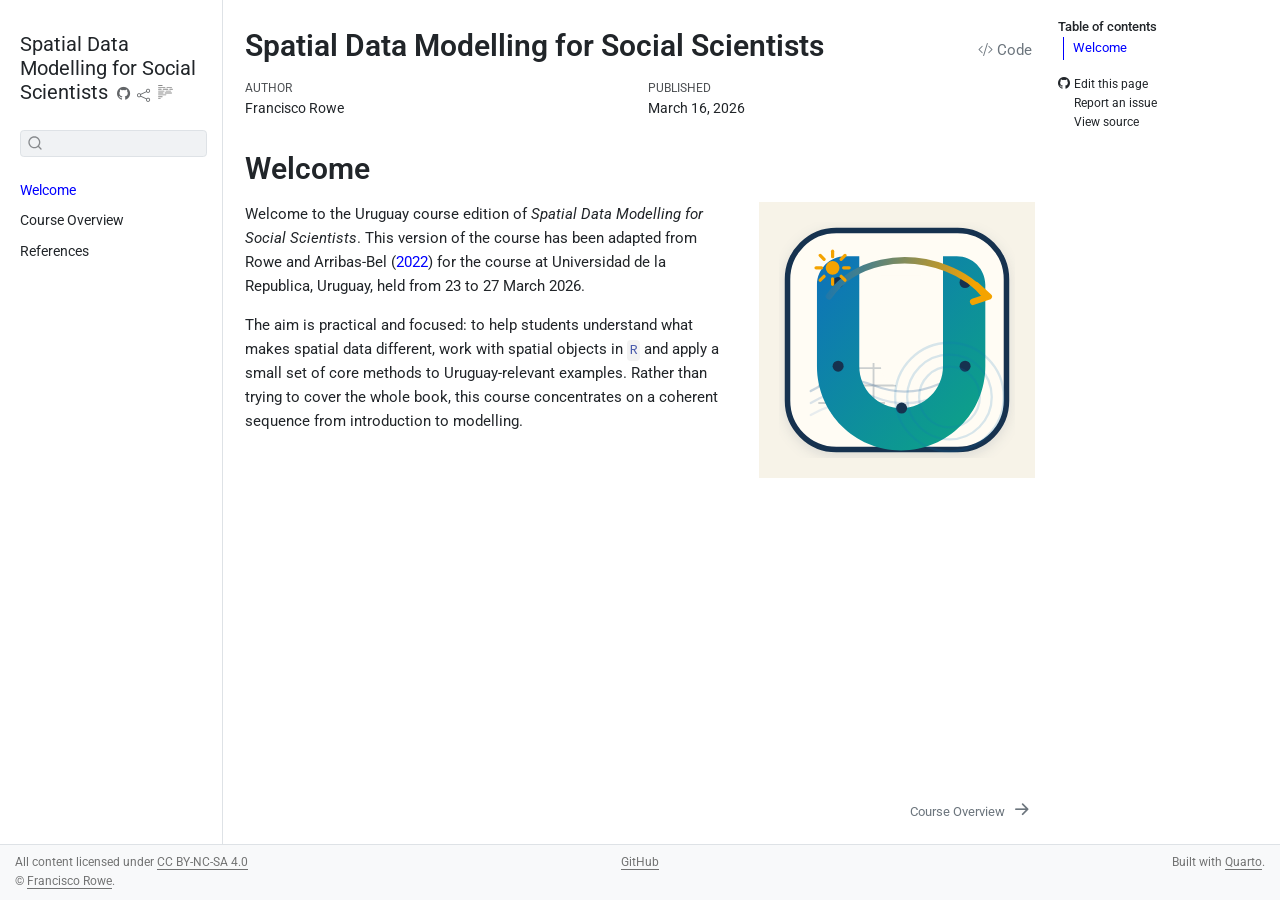
==== docs/index.html @ 9ba693b5 "Expand course setup package guidance" ====
<!DOCTYPE html>
<html xmlns="http://www.w3.org/1999/xhtml" lang="en" xml:lang="en"><head>

<meta charset="utf-8">
<meta name="generator" content="quarto-1.8.26">

<meta name="viewport" content="width=device-width, initial-scale=1.0, user-scalable=yes">

<meta name="author" content="Francisco Rowe">
<meta name="dcterms.date" content="2026-03-16">

<title>Spatial Data Modelling for Social Scientists</title>
<style>
code{white-space: pre-wrap;}
span.smallcaps{font-variant: small-caps;}
div.columns{display: flex; gap: min(4vw, 1.5em);}
div.column{flex: auto; overflow-x: auto;}
div.hanging-indent{margin-left: 1.5em; text-indent: -1.5em;}
ul.task-list{list-style: none;}
ul.task-list li input[type="checkbox"] {
  width: 0.8em;
  margin: 0 0.8em 0.2em -1em; /* quarto-specific, see https://github.com/quarto-dev/quarto-cli/issues/4556 */ 
  vertical-align: middle;
}
/* CSS for syntax highlighting */
html { -webkit-text-size-adjust: 100%; }
pre > code.sourceCode { white-space: pre; position: relative; }
pre > code.sourceCode > span { display: inline-block; line-height: 1.25; }
pre > code.sourceCode > span:empty { height: 1.2em; }
.sourceCode { overflow: visible; }
code.sourceCode > span { color: inherit; text-decoration: inherit; }
div.sourceCode { margin: 1em 0; }
pre.sourceCode { margin: 0; }
@media screen {
div.sourceCode { overflow: auto; }
}
@media print {
pre > code.sourceCode { white-space: pre-wrap; }
pre > code.sourceCode > span { text-indent: -5em; padding-left: 5em; }
}
pre.numberSource code
  { counter-reset: source-line 0; }
pre.numberSource code > span
  { position: relative; left: -4em; counter-increment: source-line; }
pre.numberSource code > span > a:first-child::before
  { content: counter(source-line);
    position: relative; left: -1em; text-align: right; vertical-align: baseline;
    border: none; display: inline-block;
    -webkit-touch-callout: none; -webkit-user-select: none;
    -khtml-user-select: none; -moz-user-select: none;
    -ms-user-select: none; user-select: none;
    padding: 0 4px; width: 4em;
  }
pre.numberSource { margin-left: 3em;  padding-left: 4px; }
div.sourceCode
  {   }
@media screen {
pre > code.sourceCode > span > a:first-child::before { text-decoration: underline; }
}
/* CSS for citations */
div.csl-bib-body { }
div.csl-entry {
  clear: both;
  margin-bottom: 0em;
}
.hanging-indent div.csl-entry {
  margin-left:2em;
  text-indent:-2em;
}
div.csl-left-margin {
  min-width:2em;
  float:left;
}
div.csl-right-inline {
  margin-left:2em;
  padding-left:1em;
}
div.csl-indent {
  margin-left: 2em;
}</style>


<script src="site_libs/quarto-nav/quarto-nav.js"></script>
<script src="site_libs/quarto-nav/headroom.min.js"></script>
<script src="site_libs/clipboard/clipboard.min.js"></script>
<script src="site_libs/quarto-search/autocomplete.umd.js"></script>
<script src="site_libs/quarto-search/fuse.min.js"></script>
<script src="site_libs/quarto-search/quarto-search.js"></script>
<meta name="quarto:offset" content="./">
<link href="./course-overview.html" rel="next">
<link href="./figs/cover/cover.ico" rel="icon">
<script src="site_libs/quarto-html/quarto.js" type="module"></script>
<script src="site_libs/quarto-html/tabsets/tabsets.js" type="module"></script>
<script src="site_libs/quarto-html/axe/axe-check.js" type="module"></script>
<script src="site_libs/quarto-html/popper.min.js"></script>
<script src="site_libs/quarto-html/tippy.umd.min.js"></script>
<script src="site_libs/quarto-html/anchor.min.js"></script>
<link href="site_libs/quarto-html/tippy.css" rel="stylesheet">
<link href="site_libs/quarto-html/quarto-syntax-highlighting-3d62d204ba1604a696ce2d8f1e6896bb.css" rel="stylesheet" id="quarto-text-highlighting-styles">
<script src="site_libs/bootstrap/bootstrap.min.js"></script>
<link href="site_libs/bootstrap/bootstrap-icons.css" rel="stylesheet">
<link href="site_libs/bootstrap/bootstrap-e101a6dc663a546a5e09aa12163449fe.min.css" rel="stylesheet" append-hash="true" id="quarto-bootstrap" data-mode="light">
<script id="quarto-search-options" type="application/json">{
  "location": "sidebar",
  "copy-button": false,
  "collapse-after": 3,
  "panel-placement": "start",
  "type": "textbox",
  "limit": 50,
  "keyboard-shortcut": [
    "f",
    "/",
    "s"
  ],
  "show-item-context": false,
  "language": {
    "search-no-results-text": "No results",
    "search-matching-documents-text": "matching documents",
    "search-copy-link-title": "Copy link to search",
    "search-hide-matches-text": "Hide additional matches",
    "search-more-match-text": "more match in this document",
    "search-more-matches-text": "more matches in this document",
    "search-clear-button-title": "Clear",
    "search-text-placeholder": "",
    "search-detached-cancel-button-title": "Cancel",
    "search-submit-button-title": "Submit",
    "search-label": "Search"
  }
}</script>
<style>html{ scroll-behavior: smooth; }</style>


<meta name="twitter:title" content="Spatial Data Modelling for Social Scientists">
<meta name="twitter:description" content="">
<meta name="twitter:image" content="figs/cover/uruguay-course-logo.svg">
<meta name="twitter:creator" content="fcorowe">
<meta name="twitter:card" content="summary_large_image">
</head>

<body class="nav-sidebar docked quarto-light">

<div id="quarto-search-results"></div>
  <header id="quarto-header" class="headroom fixed-top">
  <nav class="quarto-secondary-nav">
    <div class="container-fluid d-flex">
      <button type="button" class="quarto-btn-toggle btn" data-bs-toggle="collapse" role="button" data-bs-target=".quarto-sidebar-collapse-item" aria-controls="quarto-sidebar" aria-expanded="false" aria-label="Toggle sidebar navigation" onclick="if (window.quartoToggleHeadroom) { window.quartoToggleHeadroom(); }">
        <i class="bi bi-layout-text-sidebar-reverse"></i>
      </button>
        <nav class="quarto-page-breadcrumbs" aria-label="breadcrumb"><ol class="breadcrumb"><li class="breadcrumb-item"><a href="./index.html">Welcome</a></li></ol></nav>
        <a class="flex-grow-1" role="navigation" data-bs-toggle="collapse" data-bs-target=".quarto-sidebar-collapse-item" aria-controls="quarto-sidebar" aria-expanded="false" aria-label="Toggle sidebar navigation" onclick="if (window.quartoToggleHeadroom) { window.quartoToggleHeadroom(); }">      
        </a>
      <button type="button" class="btn quarto-search-button" aria-label="Search" onclick="window.quartoOpenSearch();">
        <i class="bi bi-search"></i>
      </button>
    </div>
  </nav>
</header>
<!-- content -->
<div id="quarto-content" class="quarto-container page-columns page-rows-contents page-layout-article">
<!-- sidebar -->
  <nav id="quarto-sidebar" class="sidebar collapse collapse-horizontal quarto-sidebar-collapse-item sidebar-navigation docked overflow-auto">
    <div class="pt-lg-2 mt-2 text-left sidebar-header">
    <div class="sidebar-title mb-0 py-0">
      <a href="./">Spatial Data Modelling for Social Scientists</a> 
        <div class="sidebar-tools-main tools-wide">
    <a href="https://github.com/fcorowe/smds_uruguay" title="Source Code" class="quarto-navigation-tool px-1" aria-label="Source Code"><i class="bi bi-github"></i></a>
    <div class="dropdown">
      <a href="" title="Share" id="quarto-navigation-tool-dropdown-0" class="quarto-navigation-tool dropdown-toggle px-1" data-bs-toggle="dropdown" aria-expanded="false" role="link" aria-label="Share"><i class="bi bi-share"></i></a>
      <ul class="dropdown-menu" aria-labelledby="quarto-navigation-tool-dropdown-0">
          <li>
            <a class="dropdown-item sidebar-tools-main-item" href="https://twitter.com/intent/tweet?url=|url|">
              <i class="bi bi-twitter pe-1"></i>
            Twitter
            </a>
          </li>
          <li>
            <a class="dropdown-item sidebar-tools-main-item" href="https://www.facebook.com/sharer/sharer.php?u=|url|">
              <i class="bi bi-facebook pe-1"></i>
            Facebook
            </a>
          </li>
      </ul>
    </div>
  <a href="" class="quarto-reader-toggle quarto-navigation-tool px-1" onclick="window.quartoToggleReader(); return false;" title="Toggle reader mode">
  <div class="quarto-reader-toggle-btn">
  <i class="bi"></i>
  </div>
</a>
</div>
    </div>
      </div>
        <div class="mt-2 flex-shrink-0 align-items-center">
        <div class="sidebar-search">
        <div id="quarto-search" class="" title="Search"></div>
        </div>
        </div>
    <div class="sidebar-menu-container"> 
    <ul class="list-unstyled mt-1">
        <li class="sidebar-item">
  <div class="sidebar-item-container"> 
  <a href="./index.html" class="sidebar-item-text sidebar-link active">
 <span class="menu-text">Welcome</span></a>
  </div>
</li>
        <li class="sidebar-item">
  <div class="sidebar-item-container"> 
  <a href="./course-overview.html" class="sidebar-item-text sidebar-link">
 <span class="menu-text">Course Overview</span></a>
  </div>
</li>
        <li class="sidebar-item">
  <div class="sidebar-item-container"> 
  <a href="./references.html" class="sidebar-item-text sidebar-link">
 <span class="menu-text">References</span></a>
  </div>
</li>
    </ul>
    </div>
</nav>
<div id="quarto-sidebar-glass" class="quarto-sidebar-collapse-item" data-bs-toggle="collapse" data-bs-target=".quarto-sidebar-collapse-item"></div>
<!-- margin-sidebar -->
    <div id="quarto-margin-sidebar" class="sidebar margin-sidebar">
        <nav id="TOC" role="doc-toc" class="toc-active">
    <h2 id="toc-title">Table of contents</h2>
   
  <ul>
  <li><a href="#welcome" id="toc-welcome" class="nav-link active" data-scroll-target="#welcome">Welcome</a></li>
  </ul>
<div class="toc-actions"><ul><li><a href="https://github.com/fcorowe/smds_uruguay/edit/main/index.qmd" class="toc-action"><i class="bi bi-github"></i>Edit this page</a></li><li><a href="https://github.com/fcorowe/smds_uruguay/issues/new" class="toc-action"><i class="bi empty"></i>Report an issue</a></li><li><a href="https://github.com/fcorowe/smds_uruguay/blob/main/index.qmd" class="toc-action"><i class="bi empty"></i>View source</a></li></ul></div></nav>
    </div>
<!-- main -->
<main class="content" id="quarto-document-content">

<header id="title-block-header" class="quarto-title-block default">
<div class="quarto-title">
<div class="quarto-title-block"><div><h1 class="title">Spatial Data Modelling for Social Scientists</h1><button type="button" class="btn code-tools-button" id="quarto-code-tools-source"><i class="bi"></i> Code</button></div></div>
</div>



<div class="quarto-title-meta">

    <div>
    <div class="quarto-title-meta-heading">Author</div>
    <div class="quarto-title-meta-contents">
             <p>Francisco Rowe </p>
          </div>
  </div>
    
    <div>
    <div class="quarto-title-meta-heading">Published</div>
    <div class="quarto-title-meta-contents">
      <p class="date">March 16, 2026</p>
    </div>
  </div>
  
    
  </div>
  


</header>



<section id="welcome" class="level1 unnumbered">
<h1 class="unnumbered">Welcome</h1><p><img src="figs/cover/uruguay-course-logo.svg" title="Spatial Data Modelling for Social Scientists" class="quarto-cover-image nolightbox img-fluid"></p>
<p>Welcome to the Uruguay course edition of <em>Spatial Data Modelling for Social Scientists</em>. This version of the course has been adapted from <span class="citation" data-cites="rowe_arribas_2022">Rowe and Arribas-Bel (<a href="references.html#ref-rowe_arribas_2022" role="doc-biblioref">2022</a>)</span> for the course at Universidad de la Republica, Uruguay, held from 23 to 27 March 2026.</p>
<p>The aim is practical and focused: to help students understand what makes spatial data different, work with spatial objects in <code>R</code> and apply a small set of core methods to Uruguay-relevant examples. Rather than trying to cover the whole book, this course concentrates on a coherent sequence from introduction to modelling.</p>


<!-- -->

<div id="refs" class="references csl-bib-body hanging-indent" data-entry-spacing="0" role="list" style="display: none">
<div id="ref-rowe_arribas_2022" class="csl-entry" role="listitem">
Rowe, Francisco, and Dani Arribas-Bel. 2022. <span>“Spatial Modelling for Data Scientists.”</span> 2022. <a href="https://gdsl-ul.github.io/san/">https://gdsl-ul.github.io/san/</a>.
</div>
</div>
</section>

</main> <!-- /main -->
<script id="quarto-html-after-body" type="application/javascript">
  window.document.addEventListener("DOMContentLoaded", function (event) {
    const icon = "";
    const anchorJS = new window.AnchorJS();
    anchorJS.options = {
      placement: 'right',
      icon: icon
    };
    anchorJS.add('.anchored');
    const isCodeAnnotation = (el) => {
      for (const clz of el.classList) {
        if (clz.startsWith('code-annotation-')) {                     
          return true;
        }
      }
      return false;
    }
    const onCopySuccess = function(e) {
      // button target
      const button = e.trigger;
      // don't keep focus
      button.blur();
      // flash "checked"
      button.classList.add('code-copy-button-checked');
      var currentTitle = button.getAttribute("title");
      button.setAttribute("title", "Copied!");
      let tooltip;
      if (window.bootstrap) {
        button.setAttribute("data-bs-toggle", "tooltip");
        button.setAttribute("data-bs-placement", "left");
        button.setAttribute("data-bs-title", "Copied!");
        tooltip = new bootstrap.Tooltip(button, 
          { trigger: "manual", 
            customClass: "code-copy-button-tooltip",
            offset: [0, -8]});
        tooltip.show();    
      }
      setTimeout(function() {
        if (tooltip) {
          tooltip.hide();
          button.removeAttribute("data-bs-title");
          button.removeAttribute("data-bs-toggle");
          button.removeAttribute("data-bs-placement");
        }
        button.setAttribute("title", currentTitle);
        button.classList.remove('code-copy-button-checked');
      }, 1000);
      // clear code selection
      e.clearSelection();
    }
    const getTextToCopy = function(trigger) {
      const outerScaffold = trigger.parentElement.cloneNode(true);
      const codeEl = outerScaffold.querySelector('code');
      for (const childEl of codeEl.children) {
        if (isCodeAnnotation(childEl)) {
          childEl.remove();
        }
      }
      return codeEl.innerText;
    }
    const clipboard = new window.ClipboardJS('.code-copy-button:not([data-in-quarto-modal])', {
      text: getTextToCopy
    });
    clipboard.on('success', onCopySuccess);
    if (window.document.getElementById('quarto-embedded-source-code-modal')) {
      const clipboardModal = new window.ClipboardJS('.code-copy-button[data-in-quarto-modal]', {
        text: getTextToCopy,
        container: window.document.getElementById('quarto-embedded-source-code-modal')
      });
      clipboardModal.on('success', onCopySuccess);
    }
    const viewSource = window.document.getElementById('quarto-view-source') ||
                       window.document.getElementById('quarto-code-tools-source');
    if (viewSource) {
      const sourceUrl = viewSource.getAttribute("data-quarto-source-url");
      viewSource.addEventListener("click", function(e) {
        if (sourceUrl) {
          // rstudio viewer pane
          if (/\bcapabilities=\b/.test(window.location)) {
            window.open(sourceUrl);
          } else {
            window.location.href = sourceUrl;
          }
        } else {
          const modal = new bootstrap.Modal(document.getElementById('quarto-embedded-source-code-modal'));
          modal.show();
        }
        return false;
      });
    }
    function toggleCodeHandler(show) {
      return function(e) {
        const detailsSrc = window.document.querySelectorAll(".cell > details > .sourceCode");
        for (let i=0; i<detailsSrc.length; i++) {
          const details = detailsSrc[i].parentElement;
          if (show) {
            details.open = true;
          } else {
            details.removeAttribute("open");
          }
        }
        const cellCodeDivs = window.document.querySelectorAll(".cell > .sourceCode");
        const fromCls = show ? "hidden" : "unhidden";
        const toCls = show ? "unhidden" : "hidden";
        for (let i=0; i<cellCodeDivs.length; i++) {
          const codeDiv = cellCodeDivs[i];
          if (codeDiv.classList.contains(fromCls)) {
            codeDiv.classList.remove(fromCls);
            codeDiv.classList.add(toCls);
          } 
        }
        return false;
      }
    }
    const hideAllCode = window.document.getElementById("quarto-hide-all-code");
    if (hideAllCode) {
      hideAllCode.addEventListener("click", toggleCodeHandler(false));
    }
    const showAllCode = window.document.getElementById("quarto-show-all-code");
    if (showAllCode) {
      showAllCode.addEventListener("click", toggleCodeHandler(true));
    }
      var localhostRegex = new RegExp(/^(?:http|https):\/\/localhost\:?[0-9]*\//);
      var mailtoRegex = new RegExp(/^mailto:/);
        var filterRegex = new RegExp('/' + window.location.host + '/');
      var isInternal = (href) => {
          return filterRegex.test(href) || localhostRegex.test(href) || mailtoRegex.test(href);
      }
      // Inspect non-navigation links and adorn them if external
     var links = window.document.querySelectorAll('a[href]:not(.nav-link):not(.navbar-brand):not(.toc-action):not(.sidebar-link):not(.sidebar-item-toggle):not(.pagination-link):not(.no-external):not([aria-hidden]):not(.dropdown-item):not(.quarto-navigation-tool):not(.about-link)');
      for (var i=0; i<links.length; i++) {
        const link = links[i];
        if (!isInternal(link.href)) {
          // undo the damage that might have been done by quarto-nav.js in the case of
          // links that we want to consider external
          if (link.dataset.originalHref !== undefined) {
            link.href = link.dataset.originalHref;
          }
        }
      }
    function tippyHover(el, contentFn, onTriggerFn, onUntriggerFn) {
      const config = {
        allowHTML: true,
        maxWidth: 500,
        delay: 100,
        arrow: false,
        appendTo: function(el) {
            return el.parentElement;
        },
        interactive: true,
        interactiveBorder: 10,
        theme: 'quarto',
        placement: 'bottom-start',
      };
      if (contentFn) {
        config.content = contentFn;
      }
      if (onTriggerFn) {
        config.onTrigger = onTriggerFn;
      }
      if (onUntriggerFn) {
        config.onUntrigger = onUntriggerFn;
      }
      window.tippy(el, config); 
    }
    const noterefs = window.document.querySelectorAll('a[role="doc-noteref"]');
    for (var i=0; i<noterefs.length; i++) {
      const ref = noterefs[i];
      tippyHover(ref, function() {
        // use id or data attribute instead here
        let href = ref.getAttribute('data-footnote-href') || ref.getAttribute('href');
        try { href = new URL(href).hash; } catch {}
        const id = href.replace(/^#\/?/, "");
        const note = window.document.getElementById(id);
        if (note) {
          return note.innerHTML;
        } else {
          return "";
        }
      });
    }
    const xrefs = window.document.querySelectorAll('a.quarto-xref');
    const processXRef = (id, note) => {
      // Strip column container classes
      const stripColumnClz = (el) => {
        el.classList.remove("page-full", "page-columns");
        if (el.children) {
          for (const child of el.children) {
            stripColumnClz(child);
          }
        }
      }
      stripColumnClz(note)
      if (id === null || id.startsWith('sec-')) {
        // Special case sections, only their first couple elements
        const container = document.createElement("div");
        if (note.children && note.children.length > 2) {
          container.appendChild(note.children[0].cloneNode(true));
          for (let i = 1; i < note.children.length; i++) {
            const child = note.children[i];
            if (child.tagName === "P" && child.innerText === "") {
              continue;
            } else {
              container.appendChild(child.cloneNode(true));
              break;
            }
          }
          if (window.Quarto?.typesetMath) {
            window.Quarto.typesetMath(container);
          }
          return container.innerHTML
        } else {
          if (window.Quarto?.typesetMath) {
            window.Quarto.typesetMath(note);
          }
          return note.innerHTML;
        }
      } else {
        // Remove any anchor links if they are present
        const anchorLink = note.querySelector('a.anchorjs-link');
        if (anchorLink) {
          anchorLink.remove();
        }
        if (window.Quarto?.typesetMath) {
          window.Quarto.typesetMath(note);
        }
        if (note.classList.contains("callout")) {
          return note.outerHTML;
        } else {
          return note.innerHTML;
        }
      }
    }
    for (var i=0; i<xrefs.length; i++) {
      const xref = xrefs[i];
      tippyHover(xref, undefined, function(instance) {
        instance.disable();
        let url = xref.getAttribute('href');
        let hash = undefined; 
        if (url.startsWith('#')) {
          hash = url;
        } else {
          try { hash = new URL(url).hash; } catch {}
        }
        if (hash) {
          const id = hash.replace(/^#\/?/, "");
          const note = window.document.getElementById(id);
          if (note !== null) {
            try {
              const html = processXRef(id, note.cloneNode(true));
              instance.setContent(html);
            } finally {
              instance.enable();
              instance.show();
            }
          } else {
            // See if we can fetch this
            fetch(url.split('#')[0])
            .then(res => res.text())
            .then(html => {
              const parser = new DOMParser();
              const htmlDoc = parser.parseFromString(html, "text/html");
              const note = htmlDoc.getElementById(id);
              if (note !== null) {
                const html = processXRef(id, note);
                instance.setContent(html);
              } 
            }).finally(() => {
              instance.enable();
              instance.show();
            });
          }
        } else {
          // See if we can fetch a full url (with no hash to target)
          // This is a special case and we should probably do some content thinning / targeting
          fetch(url)
          .then(res => res.text())
          .then(html => {
            const parser = new DOMParser();
            const htmlDoc = parser.parseFromString(html, "text/html");
            const note = htmlDoc.querySelector('main.content');
            if (note !== null) {
              // This should only happen for chapter cross references
              // (since there is no id in the URL)
              // remove the first header
              if (note.children.length > 0 && note.children[0].tagName === "HEADER") {
                note.children[0].remove();
              }
              const html = processXRef(null, note);
              instance.setContent(html);
            } 
          }).finally(() => {
            instance.enable();
            instance.show();
          });
        }
      }, function(instance) {
      });
    }
        let selectedAnnoteEl;
        const selectorForAnnotation = ( cell, annotation) => {
          let cellAttr = 'data-code-cell="' + cell + '"';
          let lineAttr = 'data-code-annotation="' +  annotation + '"';
          const selector = 'span[' + cellAttr + '][' + lineAttr + ']';
          return selector;
        }
        const selectCodeLines = (annoteEl) => {
          const doc = window.document;
          const targetCell = annoteEl.getAttribute("data-target-cell");
          const targetAnnotation = annoteEl.getAttribute("data-target-annotation");
          const annoteSpan = window.document.querySelector(selectorForAnnotation(targetCell, targetAnnotation));
          const lines = annoteSpan.getAttribute("data-code-lines").split(",");
          const lineIds = lines.map((line) => {
            return targetCell + "-" + line;
          })
          let top = null;
          let height = null;
          let parent = null;
          if (lineIds.length > 0) {
              //compute the position of the single el (top and bottom and make a div)
              const el = window.document.getElementById(lineIds[0]);
              top = el.offsetTop;
              height = el.offsetHeight;
              parent = el.parentElement.parentElement;
            if (lineIds.length > 1) {
              const lastEl = window.document.getElementById(lineIds[lineIds.length - 1]);
              const bottom = lastEl.offsetTop + lastEl.offsetHeight;
              height = bottom - top;
            }
            if (top !== null && height !== null && parent !== null) {
              // cook up a div (if necessary) and position it 
              let div = window.document.getElementById("code-annotation-line-highlight");
              if (div === null) {
                div = window.document.createElement("div");
                div.setAttribute("id", "code-annotation-line-highlight");
                div.style.position = 'absolute';
                parent.appendChild(div);
              }
              div.style.top = top - 2 + "px";
              div.style.height = height + 4 + "px";
              div.style.left = 0;
              let gutterDiv = window.document.getElementById("code-annotation-line-highlight-gutter");
              if (gutterDiv === null) {
                gutterDiv = window.document.createElement("div");
                gutterDiv.setAttribute("id", "code-annotation-line-highlight-gutter");
                gutterDiv.style.position = 'absolute';
                const codeCell = window.document.getElementById(targetCell);
                const gutter = codeCell.querySelector('.code-annotation-gutter');
                gutter.appendChild(gutterDiv);
              }
              gutterDiv.style.top = top - 2 + "px";
              gutterDiv.style.height = height + 4 + "px";
            }
            selectedAnnoteEl = annoteEl;
          }
        };
        const unselectCodeLines = () => {
          const elementsIds = ["code-annotation-line-highlight", "code-annotation-line-highlight-gutter"];
          elementsIds.forEach((elId) => {
            const div = window.document.getElementById(elId);
            if (div) {
              div.remove();
            }
          });
          selectedAnnoteEl = undefined;
        };
          // Handle positioning of the toggle
      window.addEventListener(
        "resize",
        throttle(() => {
          elRect = undefined;
          if (selectedAnnoteEl) {
            selectCodeLines(selectedAnnoteEl);
          }
        }, 10)
      );
      function throttle(fn, ms) {
      let throttle = false;
      let timer;
        return (...args) => {
          if(!throttle) { // first call gets through
              fn.apply(this, args);
              throttle = true;
          } else { // all the others get throttled
              if(timer) clearTimeout(timer); // cancel #2
              timer = setTimeout(() => {
                fn.apply(this, args);
                timer = throttle = false;
              }, ms);
          }
        };
      }
        // Attach click handler to the DT
        const annoteDls = window.document.querySelectorAll('dt[data-target-cell]');
        for (const annoteDlNode of annoteDls) {
          annoteDlNode.addEventListener('click', (event) => {
            const clickedEl = event.target;
            if (clickedEl !== selectedAnnoteEl) {
              unselectCodeLines();
              const activeEl = window.document.querySelector('dt[data-target-cell].code-annotation-active');
              if (activeEl) {
                activeEl.classList.remove('code-annotation-active');
              }
              selectCodeLines(clickedEl);
              clickedEl.classList.add('code-annotation-active');
            } else {
              // Unselect the line
              unselectCodeLines();
              clickedEl.classList.remove('code-annotation-active');
            }
          });
        }
    const findCites = (el) => {
      const parentEl = el.parentElement;
      if (parentEl) {
        const cites = parentEl.dataset.cites;
        if (cites) {
          return {
            el,
            cites: cites.split(' ')
          };
        } else {
          return findCites(el.parentElement)
        }
      } else {
        return undefined;
      }
    };
    var bibliorefs = window.document.querySelectorAll('a[role="doc-biblioref"]');
    for (var i=0; i<bibliorefs.length; i++) {
      const ref = bibliorefs[i];
      const citeInfo = findCites(ref);
      if (citeInfo) {
        tippyHover(citeInfo.el, function() {
          var popup = window.document.createElement('div');
          citeInfo.cites.forEach(function(cite) {
            var citeDiv = window.document.createElement('div');
            citeDiv.classList.add('hanging-indent');
            citeDiv.classList.add('csl-entry');
            var biblioDiv = window.document.getElementById('ref-' + cite);
            if (biblioDiv) {
              citeDiv.innerHTML = biblioDiv.innerHTML;
            }
            popup.appendChild(citeDiv);
          });
          return popup.innerHTML;
        });
      }
    }
  });
  </script>
<nav class="page-navigation">
  <div class="nav-page nav-page-previous">
  </div>
  <div class="nav-page nav-page-next">
      <a href="./course-overview.html" class="pagination-link" aria-label="Course Overview">
        <span class="nav-page-text">Course Overview</span> <i class="bi bi-arrow-right-short"></i>
      </a>
  </div>
</nav><div class="modal fade" id="quarto-embedded-source-code-modal" tabindex="-1" aria-labelledby="quarto-embedded-source-code-modal-label" aria-hidden="true"><div class="modal-dialog modal-dialog-scrollable"><div class="modal-content"><div class="modal-header"><h5 class="modal-title" id="quarto-embedded-source-code-modal-label">Source Code</h5><button class="btn-close" data-bs-dismiss="modal"></button></div><div class="modal-body"><div class="">
<div class="code-copy-outer-scaffold"><div class="sourceCode" id="cb1" data-shortcodes="false"><pre class="sourceCode markdown code-with-copy"><code class="sourceCode markdown"><span id="cb1-1"><a href="#cb1-1" aria-hidden="true" tabindex="-1"></a><span class="fu"># Welcome {.unnumbered}</span></span>
<span id="cb1-2"><a href="#cb1-2" aria-hidden="true" tabindex="-1"></a></span>
<span id="cb1-3"><a href="#cb1-3" aria-hidden="true" tabindex="-1"></a>Welcome to the Uruguay course edition of *Spatial Data Modelling for Social Scientists*. This version of the course has been adapted from @rowe_arribas_2022 for the course at Universidad de la Republica, Uruguay, held from 23 to 27 March 2026.</span>
<span id="cb1-4"><a href="#cb1-4" aria-hidden="true" tabindex="-1"></a></span>
<span id="cb1-5"><a href="#cb1-5" aria-hidden="true" tabindex="-1"></a>The aim is practical and focused: to help students understand what makes spatial data different, work with spatial objects in <span class="in">`R`</span> and apply a small set of core methods to Uruguay-relevant examples. Rather than trying to cover the whole book, this course concentrates on a coherent sequence from introduction to modelling.</span></code></pre></div><button title="Copy to Clipboard" class="code-copy-button" data-in-quarto-modal=""><i class="bi"></i></button></div>
</div></div></div></div></div>
</div> <!-- /content -->
<footer class="footer">
  <div class="nav-footer">
    <div class="nav-footer-left">
<p>All content licensed under <a href="https://creativecommons.org/licenses/by-nc-sa/4.0/">CC BY-NC-SA 4.0</a> <br> © <a href="https://www.franciscorowe.com">Francisco Rowe</a>.</p>
</div>   
    <div class="nav-footer-center">
<p><a href="https://github.com/fcorowe/smds_uruguay">GitHub</a></p>
<div class="toc-actions d-sm-block d-md-none"><ul><li><a href="https://github.com/fcorowe/smds_uruguay/edit/main/index.qmd" class="toc-action"><i class="bi bi-github"></i>Edit this page</a></li><li><a href="https://github.com/fcorowe/smds_uruguay/issues/new" class="toc-action"><i class="bi empty"></i>Report an issue</a></li><li><a href="https://github.com/fcorowe/smds_uruguay/blob/main/index.qmd" class="toc-action"><i class="bi empty"></i>View source</a></li></ul></div></div>
    <div class="nav-footer-right">
<p>Built with <a href="https://quarto.org/">Quarto</a>.</p>
</div>
  </div>
</footer>




<script src="site_libs/quarto-html/zenscroll-min.js"></script>
</body></html>
---- docs/site_libs/quarto-html/tippy.css ----
.tippy-box[data-animation=fade][data-state=hidden]{opacity:0}[data-tippy-root]{max-width:calc(100vw - 10px)}.tippy-box{position:relative;background-color:#333;color:#fff;border-radius:4px;font-size:14px;line-height:1.4;white-space:normal;outline:0;transition-property:transform,visibility,opacity}.tippy-box[data-placement^=top]>.tippy-arrow{bottom:0}.tippy-box[data-placement^=top]>.tippy-arrow:before{bottom:-7px;left:0;border-width:8px 8px 0;border-top-color:initial;transform-origin:center top}.tippy-box[data-placement^=bottom]>.tippy-arrow{top:0}.tippy-box[data-placement^=bottom]>.tippy-arrow:before{top:-7px;left:0;border-width:0 8px 8px;border-bottom-color:initial;transform-origin:center bottom}.tippy-box[data-placement^=left]>.tippy-arrow{right:0}.tippy-box[data-placement^=left]>.tippy-arrow:before{border-width:8px 0 8px 8px;border-left-color:initial;right:-7px;transform-origin:center left}.tippy-box[data-placement^=right]>.tippy-arrow{left:0}.tippy-box[data-placement^=right]>.tippy-arrow:before{left:-7px;border-width:8px 8px 8px 0;border-right-color:initial;transform-origin:center right}.tippy-box[data-inertia][data-state=visible]{transition-timing-function:cubic-bezier(.54,1.5,.38,1.11)}.tippy-arrow{width:16px;height:16px;color:#333}.tippy-arrow:before{content:"";position:absolute;border-color:transparent;border-style:solid}.tippy-content{position:relative;padding:5px 9px;z-index:1}
---- docs/site_libs/quarto-html/quarto-syntax-highlighting-3d62d204ba1604a696ce2d8f1e6896bb.css ----
/* quarto syntax highlight colors */
:root {
  --quarto-hl-kw-color: #000000;
  --quarto-hl-fu-color: #644a9b;
  --quarto-hl-va-color: #0057ae;
  --quarto-hl-cf-color: #000000;
  --quarto-hl-op-color: #000000;
  --quarto-hl-bu-color: #644a9b;
  --quarto-hl-ex-color: #0095ff;
  --quarto-hl-pp-color: #006e28;
  --quarto-hl-at-color: #0057ae;
  --quarto-hl-ch-color: #924c9d;
  --quarto-hl-sc-color: #ff5500;
  --quarto-hl-st-color: #bf0303;
  --quarto-hl-vs-color: #bf0303;
  --quarto-hl-ss-color: #ff5500;
  --quarto-hl-im-color: #644a9b;
  --quarto-hl-dt-color: #0057ae;
  --quarto-hl-dv-color: #b08000;
  --quarto-hl-bn-color: #b08000;
  --quarto-hl-fl-color: #b08000;
  --quarto-hl-cn-color: #aa5500;
  --quarto-hl-co-color: #898887;
  --quarto-hl-do-color: #607880;
  --quarto-hl-an-color: #ca60ca;
  --quarto-hl-cv-color: #0095ff;
  --quarto-hl-re-color: #0057ae;
  --quarto-hl-in-color: #b08000;
  --quarto-hl-wa-color: #bf0303;
  --quarto-hl-al-color: #bf0303;
  --quarto-hl-er-color: #bf0303;
}

/* other quarto variables */
:root {
  --quarto-font-monospace: SFMono-Regular, Menlo, Monaco, Consolas, "Liberation Mono", "Courier New", monospace;
}

/* syntax highlight based on Pandoc's rules */
pre > code.sourceCode > span {
  color: #000000;
  font-style: inherit;
}

code.sourceCode > span {
  color: #000000;
  font-style: inherit;
}

div.sourceCode,
div.sourceCode pre.sourceCode {
  color: #000000;
  font-style: inherit;
}

/* Normal */
code span {
  color: #000000;
  font-style: inherit;
}

/* Alert */
code span.al {
  color: #bf0303;
  background-color: #f7e6e6;
  font-weight: bold;
}

/* Annotation */
code span.an {
  color: #ca60ca;
}

/* Attribute */
code span.at {
  color: #0057ae;
}

/* BaseN */
code span.bn {
  color: #b08000;
}

/* BuiltIn */
code span.bu {
  color: #644a9b;
}

/* ControlFlow */
code span.cf {
  color: #000000;
  font-weight: bold;
}

/* Char */
code span.ch {
  color: #924c9d;
}

/* Constant */
code span.cn {
  color: #aa5500;
}

/* Comment */
code span.co {
  color: #898887;
}

/* CommentVar */
code span.cv {
  color: #0095ff;
}

/* Documentation */
code span.do {
  color: #607880;
}

/* DataType */
code span.dt {
  color: #0057ae;
}

/* DecVal */
code span.dv {
  color: #b08000;
}

/* Error */
code span.er {
  color: #bf0303;
  text-decoration: underline;
}

/* Extension */
code span.ex {
  color: #0095ff;
  font-weight: bold;
}

/* Float */
code span.fl {
  color: #b08000;
}

/* Function */
code span.fu {
  color: #644a9b;
}

/* Import */
code span.im {
  color: #644a9b;
}

/* Information */
code span.in {
  color: #b08000;
}

/* Keyword */
code span.kw {
  color: #000000;
  font-weight: bold;
}

/* Operator */
code span.op {
  color: #000000;
}

/* Preprocessor */
code span.pp {
  color: #006e28;
}

/* RegionMarker */
code span.re {
  color: #0057ae;
  background-color: #e0e9f8;
}

/* SpecialChar */
code span.sc {
  color: #ff5500;
}

/* SpecialString */
code span.ss {
  color: #ff5500;
}

/* String */
code span.st {
  color: #bf0303;
}

/* Variable */
code span.va {
  color: #0057ae;
}

/* VerbatimString */
code span.vs {
  color: #bf0303;
}

/* Warning */
code span.wa {
  color: #bf0303;
}

.prevent-inlining {
  content: "</";
}

/*# sourceMappingURL=88dffc87daee21885c03ef361e3c93e4.css.map */
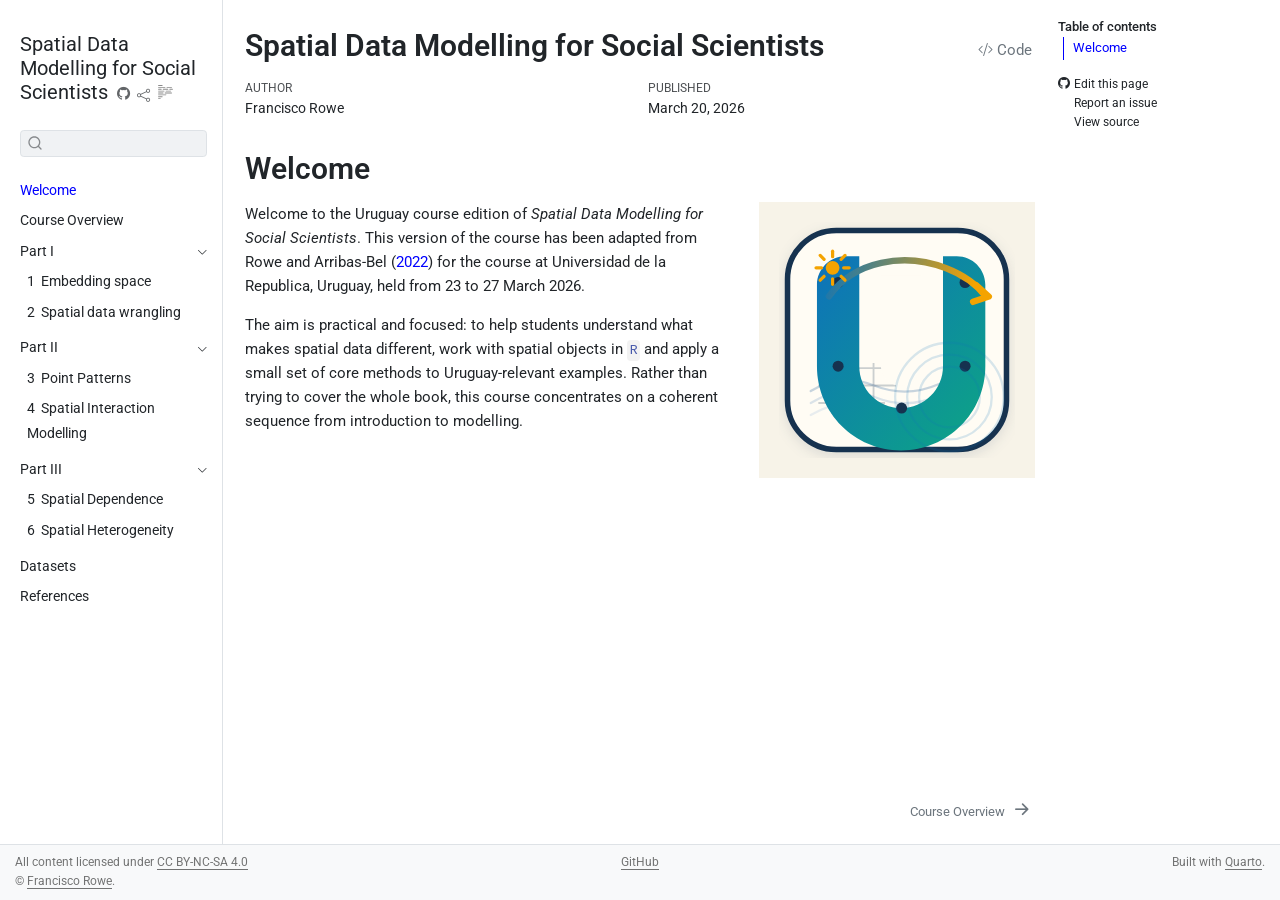
==== commit 727ccd39: "Add full course draft content" ====
--- a/docs/index.html
+++ b/docs/index.html
@@ -7,7 +7,7 @@
 <meta name="viewport" content="width=device-width, initial-scale=1.0, user-scalable=yes">
 
 <meta name="author" content="Francisco Rowe">
-<meta name="dcterms.date" content="2026-03-16">
+<meta name="dcterms.date" content="2026-03-20">
 
 <title>Spatial Data Modelling for Social Scientists</title>
 <style>
@@ -88,7 +88,7 @@
 <script src="site_libs/quarto-search/quarto-search.js"></script>
 <meta name="quarto:offset" content="./">
 <link href="./course-overview.html" rel="next">
-<link href="./figs/cover/cover.ico" rel="icon">
+<link href="./figs/cover/uruguay-course-logo.ico" rel="icon">
 <script src="site_libs/quarto-html/quarto.js" type="module"></script>
 <script src="site_libs/quarto-html/tabsets/tabsets.js" type="module"></script>
 <script src="site_libs/quarto-html/axe/axe-check.js" type="module"></script>
@@ -208,6 +208,81 @@
  <span class="menu-text">Course Overview</span></a>
   </div>
 </li>
+        <li class="sidebar-item sidebar-item-section">
+      <div class="sidebar-item-container"> 
+            <a class="sidebar-item-text sidebar-link text-start" data-bs-toggle="collapse" data-bs-target="#quarto-sidebar-section-1" role="navigation" aria-expanded="true">
+ <span class="menu-text">Part I</span></a>
+          <a class="sidebar-item-toggle text-start" data-bs-toggle="collapse" data-bs-target="#quarto-sidebar-section-1" role="navigation" aria-expanded="true" aria-label="Toggle section">
+            <i class="bi bi-chevron-right ms-2"></i>
+          </a> 
+      </div>
+      <ul id="quarto-sidebar-section-1" class="collapse list-unstyled sidebar-section depth1 show">  
+          <li class="sidebar-item">
+  <div class="sidebar-item-container"> 
+  <a href="./01-embedding-space.html" class="sidebar-item-text sidebar-link">
+ <span class="menu-text"><span class="chapter-number">1</span>&nbsp; <span class="chapter-title">Embedding space</span></span></a>
+  </div>
+</li>
+          <li class="sidebar-item">
+  <div class="sidebar-item-container"> 
+  <a href="./02-spatial-data-wrangling.html" class="sidebar-item-text sidebar-link">
+ <span class="menu-text"><span class="chapter-number">2</span>&nbsp; <span class="chapter-title">Spatial data wrangling</span></span></a>
+  </div>
+</li>
+      </ul>
+  </li>
+        <li class="sidebar-item sidebar-item-section">
+      <div class="sidebar-item-container"> 
+            <a class="sidebar-item-text sidebar-link text-start" data-bs-toggle="collapse" data-bs-target="#quarto-sidebar-section-2" role="navigation" aria-expanded="true">
+ <span class="menu-text">Part II</span></a>
+          <a class="sidebar-item-toggle text-start" data-bs-toggle="collapse" data-bs-target="#quarto-sidebar-section-2" role="navigation" aria-expanded="true" aria-label="Toggle section">
+            <i class="bi bi-chevron-right ms-2"></i>
+          </a> 
+      </div>
+      <ul id="quarto-sidebar-section-2" class="collapse list-unstyled sidebar-section depth1 show">  
+          <li class="sidebar-item">
+  <div class="sidebar-item-container"> 
+  <a href="./03-points.html" class="sidebar-item-text sidebar-link">
+ <span class="menu-text"><span class="chapter-number">3</span>&nbsp; <span class="chapter-title">Point Patterns</span></span></a>
+  </div>
+</li>
+          <li class="sidebar-item">
+  <div class="sidebar-item-container"> 
+  <a href="./04-spatial-interaction-model.html" class="sidebar-item-text sidebar-link">
+ <span class="menu-text"><span class="chapter-number">4</span>&nbsp; <span class="chapter-title">Spatial Interaction Modelling</span></span></a>
+  </div>
+</li>
+      </ul>
+  </li>
+        <li class="sidebar-item sidebar-item-section">
+      <div class="sidebar-item-container"> 
+            <a class="sidebar-item-text sidebar-link text-start" data-bs-toggle="collapse" data-bs-target="#quarto-sidebar-section-3" role="navigation" aria-expanded="true">
+ <span class="menu-text">Part III</span></a>
+          <a class="sidebar-item-toggle text-start" data-bs-toggle="collapse" data-bs-target="#quarto-sidebar-section-3" role="navigation" aria-expanded="true" aria-label="Toggle section">
+            <i class="bi bi-chevron-right ms-2"></i>
+          </a> 
+      </div>
+      <ul id="quarto-sidebar-section-3" class="collapse list-unstyled sidebar-section depth1 show">  
+          <li class="sidebar-item">
+  <div class="sidebar-item-container"> 
+  <a href="./05-spatial-dependence.html" class="sidebar-item-text sidebar-link">
+ <span class="menu-text"><span class="chapter-number">5</span>&nbsp; <span class="chapter-title">Spatial Dependence</span></span></a>
+  </div>
+</li>
+          <li class="sidebar-item">
+  <div class="sidebar-item-container"> 
+  <a href="./06-spatial-heterogeneity.html" class="sidebar-item-text sidebar-link">
+ <span class="menu-text"><span class="chapter-number">6</span>&nbsp; <span class="chapter-title">Spatial Heterogeneity</span></span></a>
+  </div>
+</li>
+      </ul>
+  </li>
+        <li class="sidebar-item">
+  <div class="sidebar-item-container"> 
+  <a href="./data.html" class="sidebar-item-text sidebar-link">
+ <span class="menu-text">Datasets</span></a>
+  </div>
+</li>
         <li class="sidebar-item">
   <div class="sidebar-item-container"> 
   <a href="./references.html" class="sidebar-item-text sidebar-link">
@@ -250,7 +325,7 @@
     <div>
     <div class="quarto-title-meta-heading">Published</div>
     <div class="quarto-title-meta-contents">
-      <p class="date">March 16, 2026</p>
+      <p class="date">March 20, 2026</p>
     </div>
   </div>
   
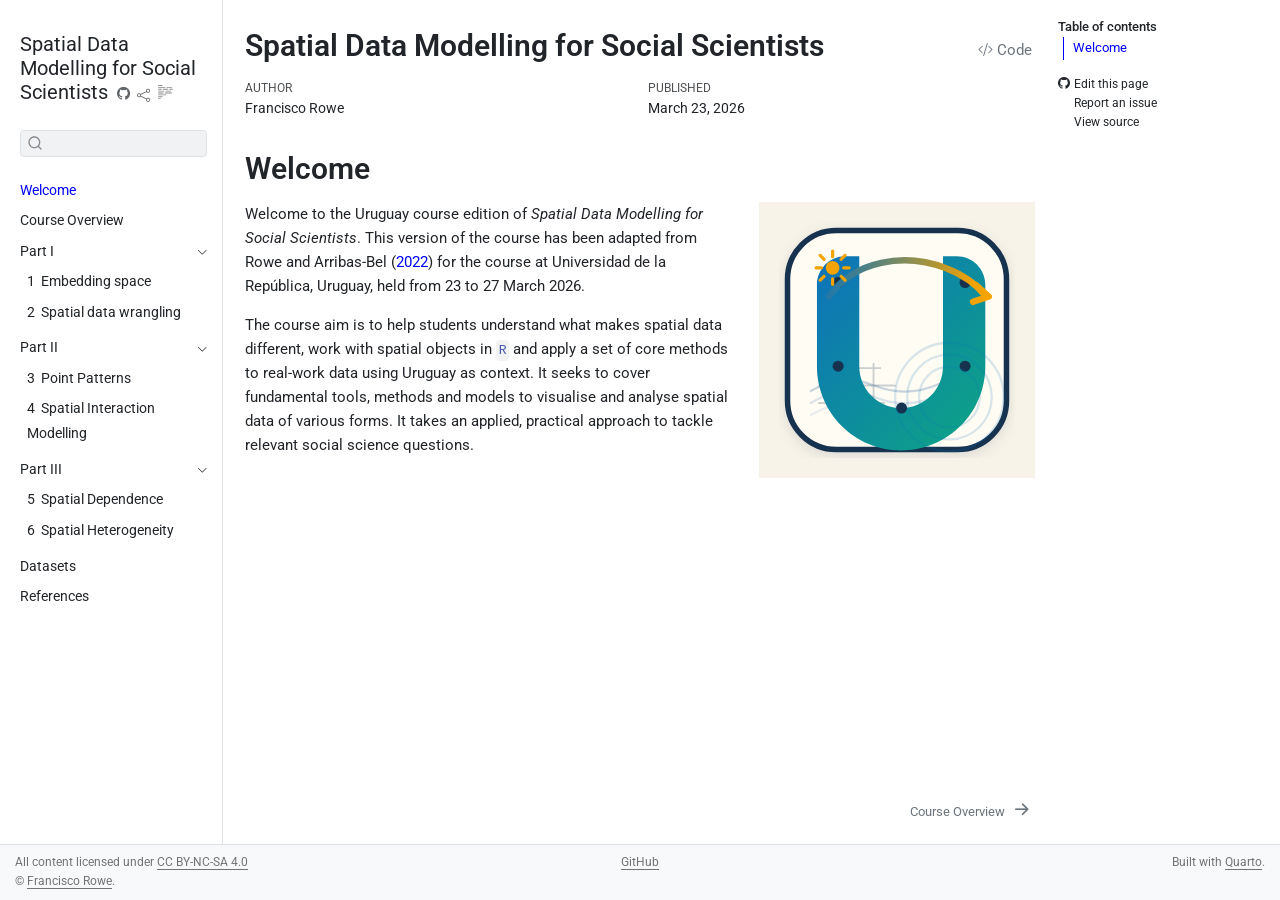
==== commit 521af31f: "Refine course text and cross-references" ====
--- a/docs/index.html
+++ b/docs/index.html
@@ -7,7 +7,7 @@
 <meta name="viewport" content="width=device-width, initial-scale=1.0, user-scalable=yes">
 
 <meta name="author" content="Francisco Rowe">
-<meta name="dcterms.date" content="2026-03-20">
+<meta name="dcterms.date" content="2026-03-23">
 
 <title>Spatial Data Modelling for Social Scientists</title>
 <style>
@@ -325,7 +325,7 @@
     <div>
     <div class="quarto-title-meta-heading">Published</div>
     <div class="quarto-title-meta-contents">
-      <p class="date">March 20, 2026</p>
+      <p class="date">March 23, 2026</p>
     </div>
   </div>
   
@@ -340,8 +340,8 @@
 
 <section id="welcome" class="level1 unnumbered">
 <h1 class="unnumbered">Welcome</h1><p><img src="figs/cover/uruguay-course-logo.svg" title="Spatial Data Modelling for Social Scientists" class="quarto-cover-image nolightbox img-fluid"></p>
-<p>Welcome to the Uruguay course edition of <em>Spatial Data Modelling for Social Scientists</em>. This version of the course has been adapted from <span class="citation" data-cites="rowe_arribas_2022">Rowe and Arribas-Bel (<a href="references.html#ref-rowe_arribas_2022" role="doc-biblioref">2022</a>)</span> for the course at Universidad de la Republica, Uruguay, held from 23 to 27 March 2026.</p>
-<p>The aim is practical and focused: to help students understand what makes spatial data different, work with spatial objects in <code>R</code> and apply a small set of core methods to Uruguay-relevant examples. Rather than trying to cover the whole book, this course concentrates on a coherent sequence from introduction to modelling.</p>
+<p>Welcome to the Uruguay course edition of <em>Spatial Data Modelling for Social Scientists</em>. This version of the course has been adapted from <span class="citation" data-cites="rowe_arribas_2022">Rowe and Arribas-Bel (<a href="references.html#ref-rowe_arribas_2022" role="doc-biblioref">2022</a>)</span> for the course at Universidad de la República, Uruguay, held from 23 to 27 March 2026.</p>
+<p>The course aim is to help students understand what makes spatial data different, work with spatial objects in <code>R</code> and apply a set of core methods to real-work data using Uruguay as context. It seeks to cover fundamental tools, methods and models to visualise and analyse spatial data of various forms. It takes an applied, practical approach to tackle relevant social science questions.</p>
 
 
 <!-- -->
@@ -816,9 +816,9 @@
 </nav><div class="modal fade" id="quarto-embedded-source-code-modal" tabindex="-1" aria-labelledby="quarto-embedded-source-code-modal-label" aria-hidden="true"><div class="modal-dialog modal-dialog-scrollable"><div class="modal-content"><div class="modal-header"><h5 class="modal-title" id="quarto-embedded-source-code-modal-label">Source Code</h5><button class="btn-close" data-bs-dismiss="modal"></button></div><div class="modal-body"><div class="">
 <div class="code-copy-outer-scaffold"><div class="sourceCode" id="cb1" data-shortcodes="false"><pre class="sourceCode markdown code-with-copy"><code class="sourceCode markdown"><span id="cb1-1"><a href="#cb1-1" aria-hidden="true" tabindex="-1"></a><span class="fu"># Welcome {.unnumbered}</span></span>
 <span id="cb1-2"><a href="#cb1-2" aria-hidden="true" tabindex="-1"></a></span>
-<span id="cb1-3"><a href="#cb1-3" aria-hidden="true" tabindex="-1"></a>Welcome to the Uruguay course edition of *Spatial Data Modelling for Social Scientists*. This version of the course has been adapted from @rowe_arribas_2022 for the course at Universidad de la Republica, Uruguay, held from 23 to 27 March 2026.</span>
+<span id="cb1-3"><a href="#cb1-3" aria-hidden="true" tabindex="-1"></a>Welcome to the Uruguay course edition of *Spatial Data Modelling for Social Scientists*. This version of the course has been adapted from @rowe_arribas_2022 for the course at Universidad de la República, Uruguay, held from 23 to 27 March 2026.</span>
 <span id="cb1-4"><a href="#cb1-4" aria-hidden="true" tabindex="-1"></a></span>
-<span id="cb1-5"><a href="#cb1-5" aria-hidden="true" tabindex="-1"></a>The aim is practical and focused: to help students understand what makes spatial data different, work with spatial objects in <span class="in">`R`</span> and apply a small set of core methods to Uruguay-relevant examples. Rather than trying to cover the whole book, this course concentrates on a coherent sequence from introduction to modelling.</span></code></pre></div><button title="Copy to Clipboard" class="code-copy-button" data-in-quarto-modal=""><i class="bi"></i></button></div>
+<span id="cb1-5"><a href="#cb1-5" aria-hidden="true" tabindex="-1"></a>The course aim is to help students understand what makes spatial data different, work with spatial objects in <span class="in">`R`</span> and apply a set of core methods to real-work data using Uruguay as context. It seeks to cover fundamental tools, methods and models to visualise and analyse spatial data of various forms. It takes an applied, practical approach to tackle relevant social science questions.</span></code></pre></div><button title="Copy to Clipboard" class="code-copy-button" data-in-quarto-modal=""><i class="bi"></i></button></div>
 </div></div></div></div></div>
 </div> <!-- /content -->
 <footer class="footer">
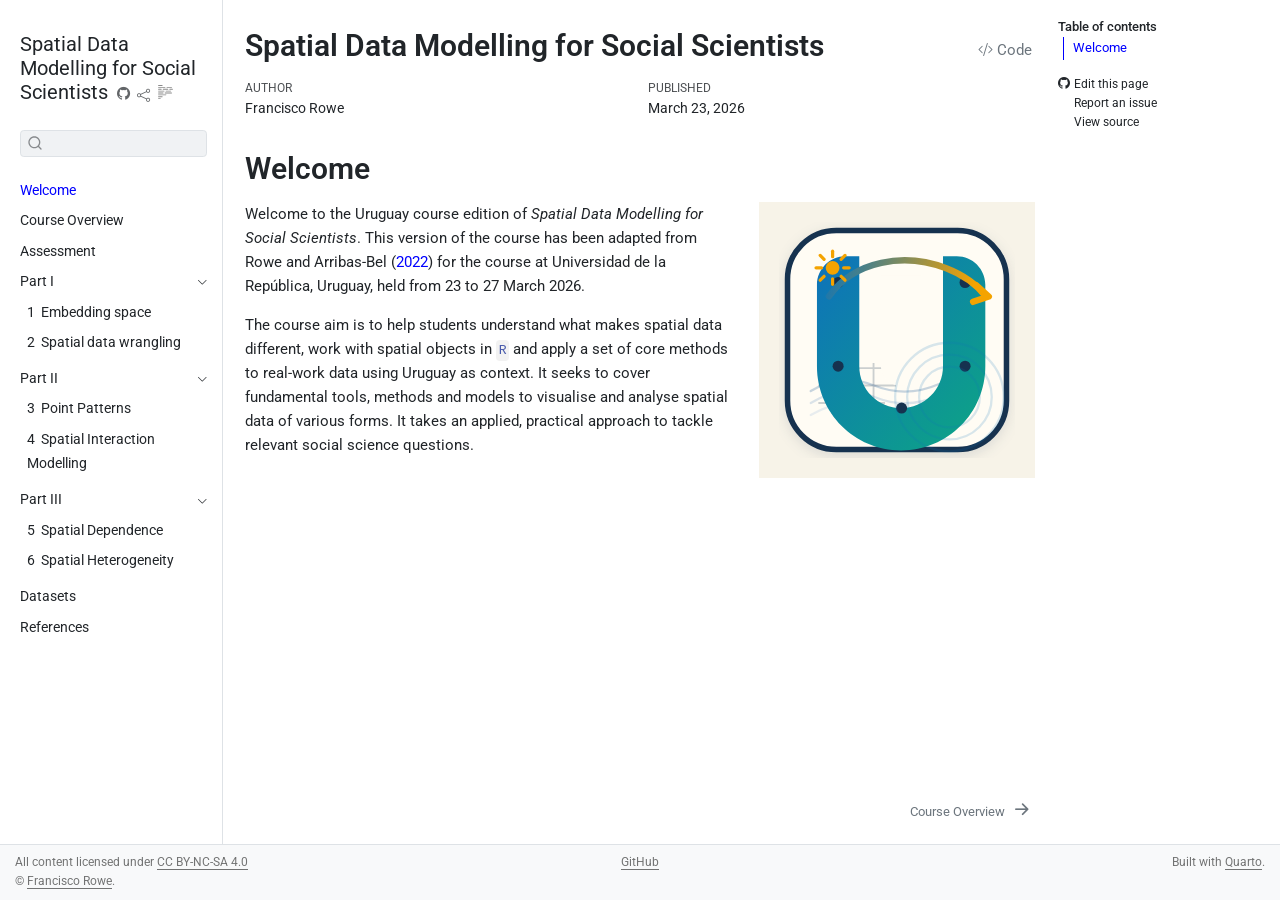
==== commit 3edcb904: "Split assessment into a separate course page" ====
--- a/docs/index.html
+++ b/docs/index.html
@@ -208,6 +208,12 @@
  <span class="menu-text">Course Overview</span></a>
   </div>
 </li>
+        <li class="sidebar-item">
+  <div class="sidebar-item-container"> 
+  <a href="./assessment.html" class="sidebar-item-text sidebar-link">
+ <span class="menu-text">Assessment</span></a>
+  </div>
+</li>
         <li class="sidebar-item sidebar-item-section">
       <div class="sidebar-item-container"> 
             <a class="sidebar-item-text sidebar-link text-start" data-bs-toggle="collapse" data-bs-target="#quarto-sidebar-section-1" role="navigation" aria-expanded="true">
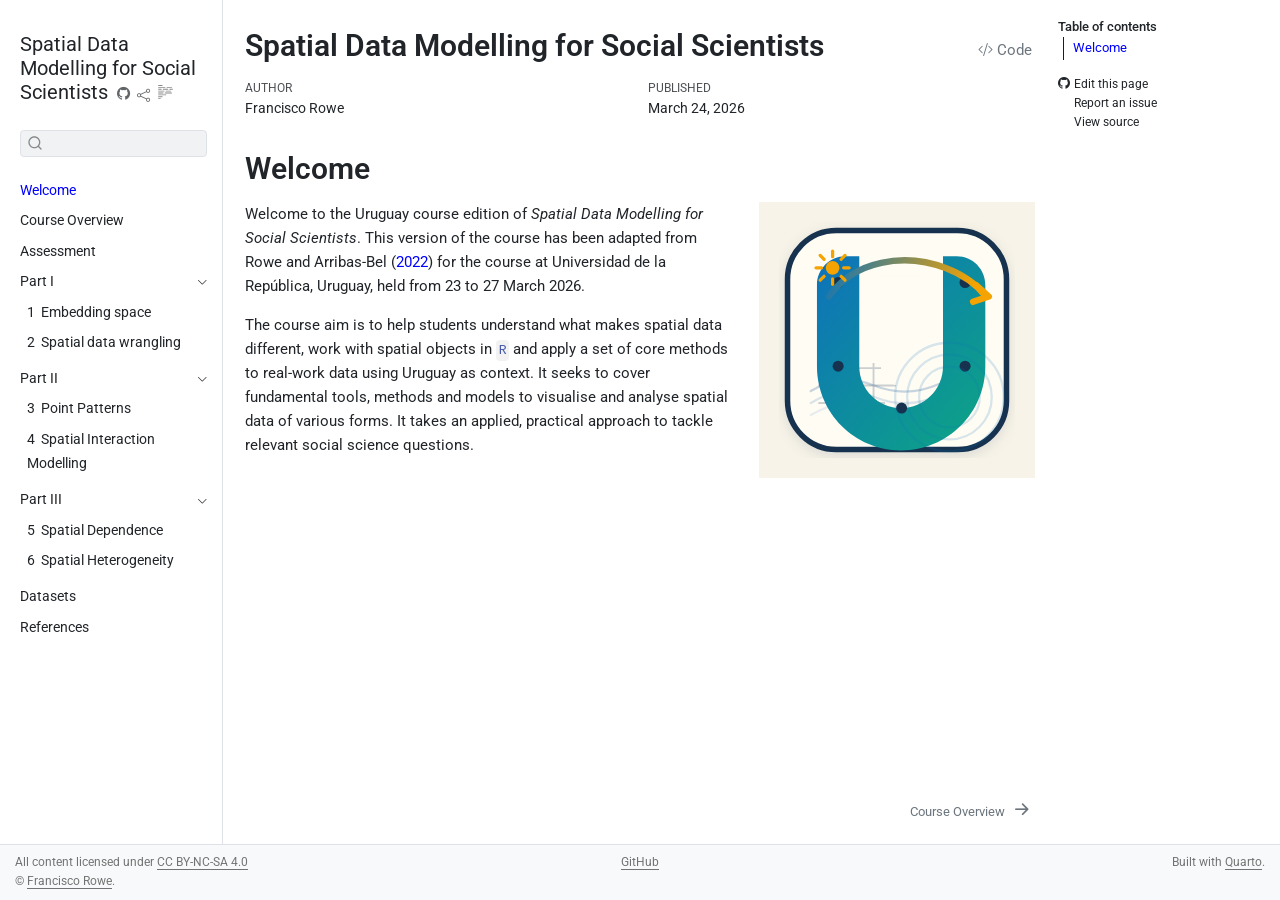
==== commit 47856e4d: "Refresh point-pattern chapter outputs" ====
--- a/docs/index.html
+++ b/docs/index.html
@@ -7,7 +7,7 @@
 <meta name="viewport" content="width=device-width, initial-scale=1.0, user-scalable=yes">
 
 <meta name="author" content="Francisco Rowe">
-<meta name="dcterms.date" content="2026-03-23">
+<meta name="dcterms.date" content="2026-03-24">
 
 <title>Spatial Data Modelling for Social Scientists</title>
 <style>
@@ -331,7 +331,7 @@
     <div>
     <div class="quarto-title-meta-heading">Published</div>
     <div class="quarto-title-meta-contents">
-      <p class="date">March 23, 2026</p>
+      <p class="date">March 24, 2026</p>
     </div>
   </div>
   
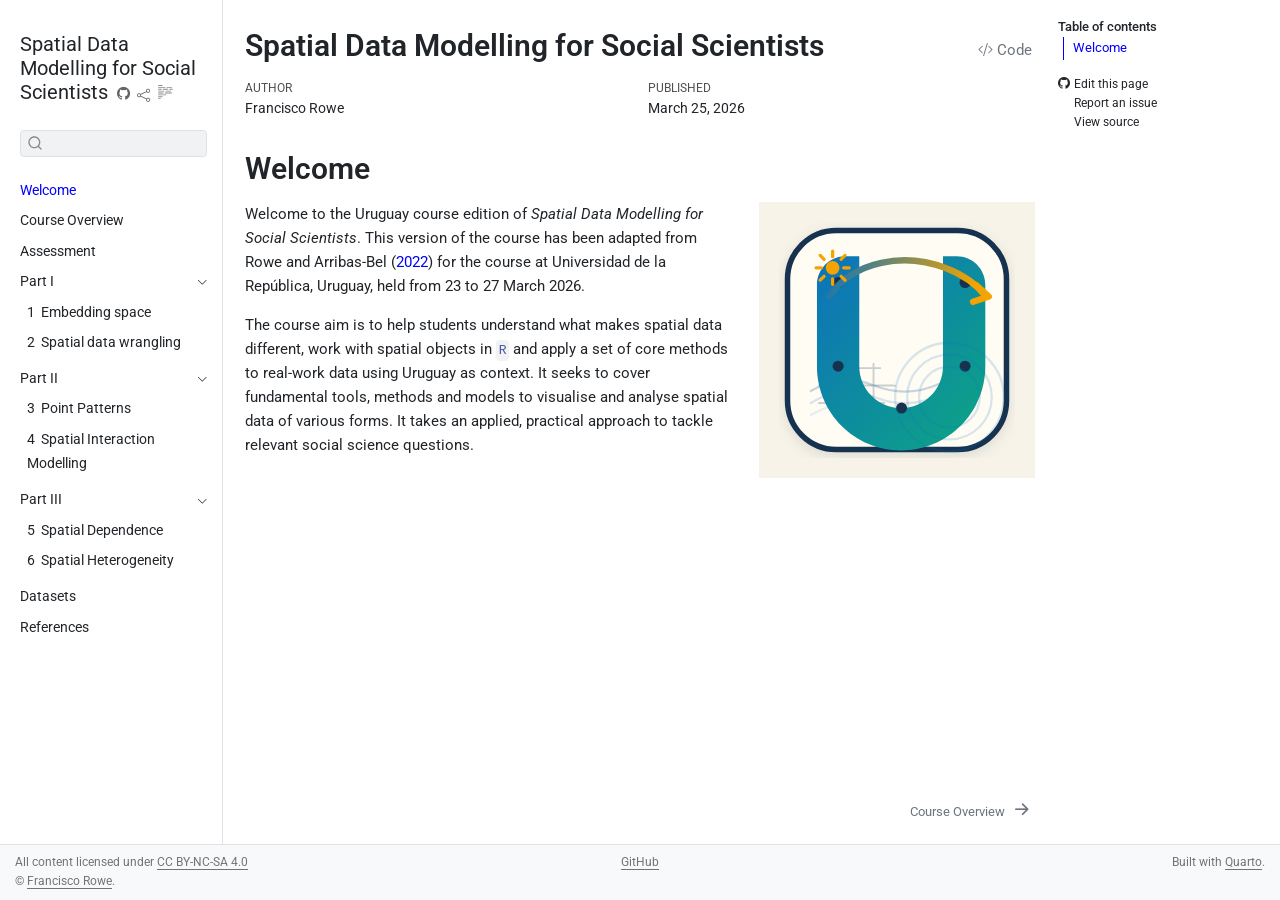
==== commit 1c7886fb: "Update point and interaction chapters" ====
--- a/docs/index.html
+++ b/docs/index.html
@@ -7,7 +7,7 @@
 <meta name="viewport" content="width=device-width, initial-scale=1.0, user-scalable=yes">
 
 <meta name="author" content="Francisco Rowe">
-<meta name="dcterms.date" content="2026-03-24">
+<meta name="dcterms.date" content="2026-03-25">
 
 <title>Spatial Data Modelling for Social Scientists</title>
 <style>
@@ -331,7 +331,7 @@
     <div>
     <div class="quarto-title-meta-heading">Published</div>
     <div class="quarto-title-meta-contents">
-      <p class="date">March 24, 2026</p>
+      <p class="date">March 25, 2026</p>
     </div>
   </div>
   
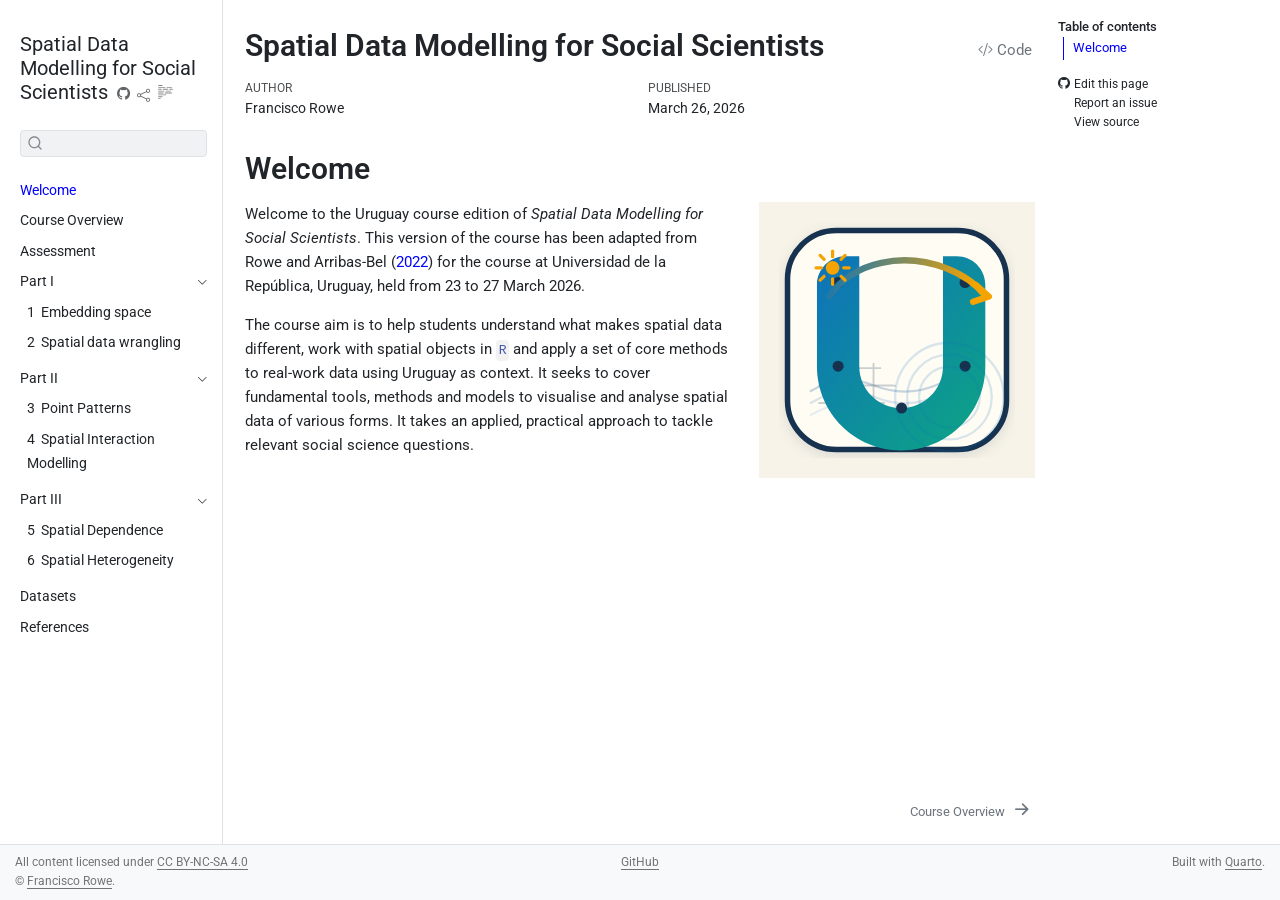
==== commit 3dd26050: "Update dependence and heterogeneity chapters" ====
--- a/docs/index.html
+++ b/docs/index.html
@@ -7,7 +7,7 @@
 <meta name="viewport" content="width=device-width, initial-scale=1.0, user-scalable=yes">
 
 <meta name="author" content="Francisco Rowe">
-<meta name="dcterms.date" content="2026-03-25">
+<meta name="dcterms.date" content="2026-03-26">
 
 <title>Spatial Data Modelling for Social Scientists</title>
 <style>
@@ -331,7 +331,7 @@
     <div>
     <div class="quarto-title-meta-heading">Published</div>
     <div class="quarto-title-meta-contents">
-      <p class="date">March 25, 2026</p>
+      <p class="date">March 26, 2026</p>
     </div>
   </div>
   
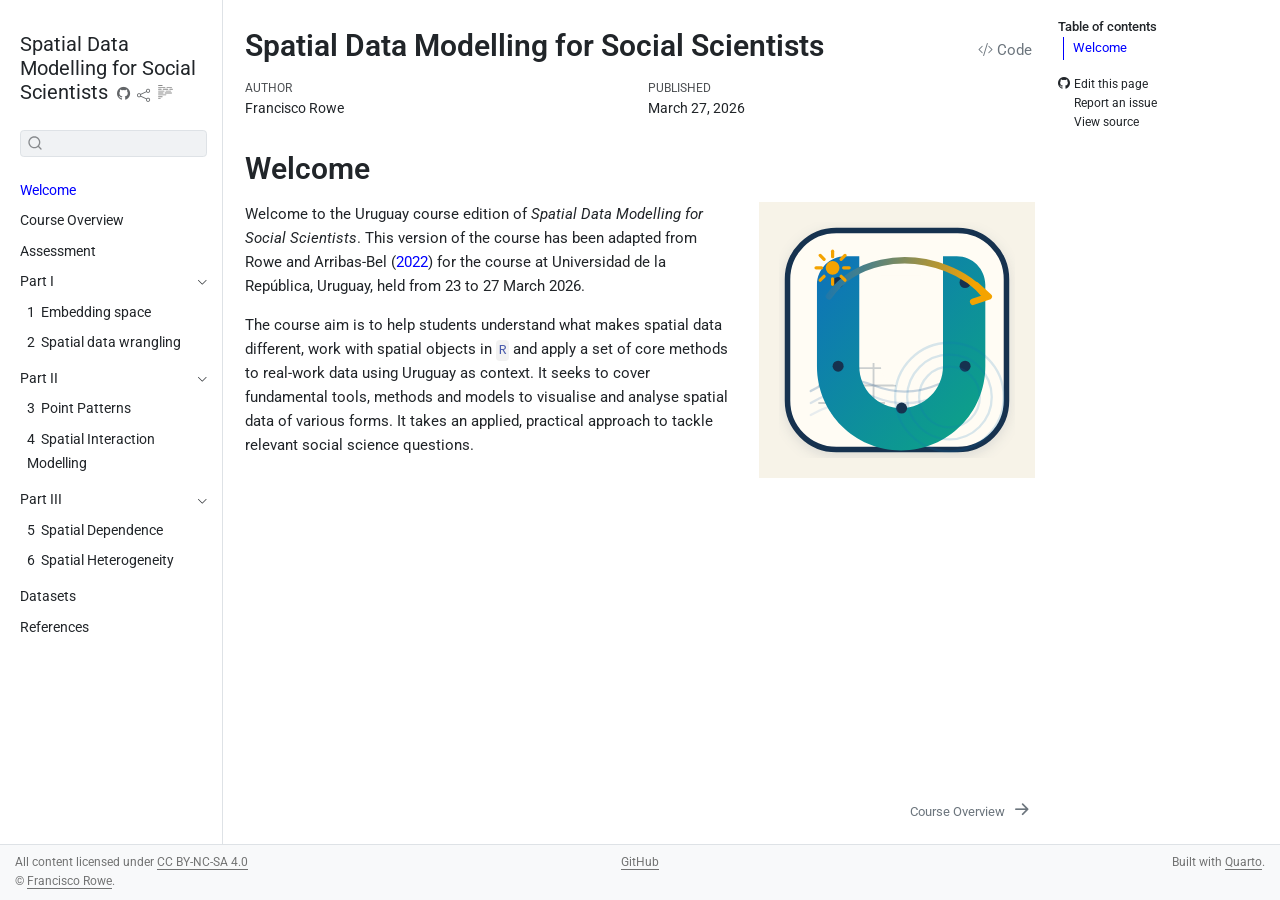
==== commit 51c25a2f: "Deploy today\'s rendered site updates" ====
--- a/docs/index.html
+++ b/docs/index.html
@@ -7,7 +7,7 @@
 <meta name="viewport" content="width=device-width, initial-scale=1.0, user-scalable=yes">
 
 <meta name="author" content="Francisco Rowe">
-<meta name="dcterms.date" content="2026-03-26">
+<meta name="dcterms.date" content="2026-03-27">
 
 <title>Spatial Data Modelling for Social Scientists</title>
 <style>
@@ -331,7 +331,7 @@
     <div>
     <div class="quarto-title-meta-heading">Published</div>
     <div class="quarto-title-meta-contents">
-      <p class="date">March 26, 2026</p>
+      <p class="date">March 27, 2026</p>
     </div>
   </div>
   
